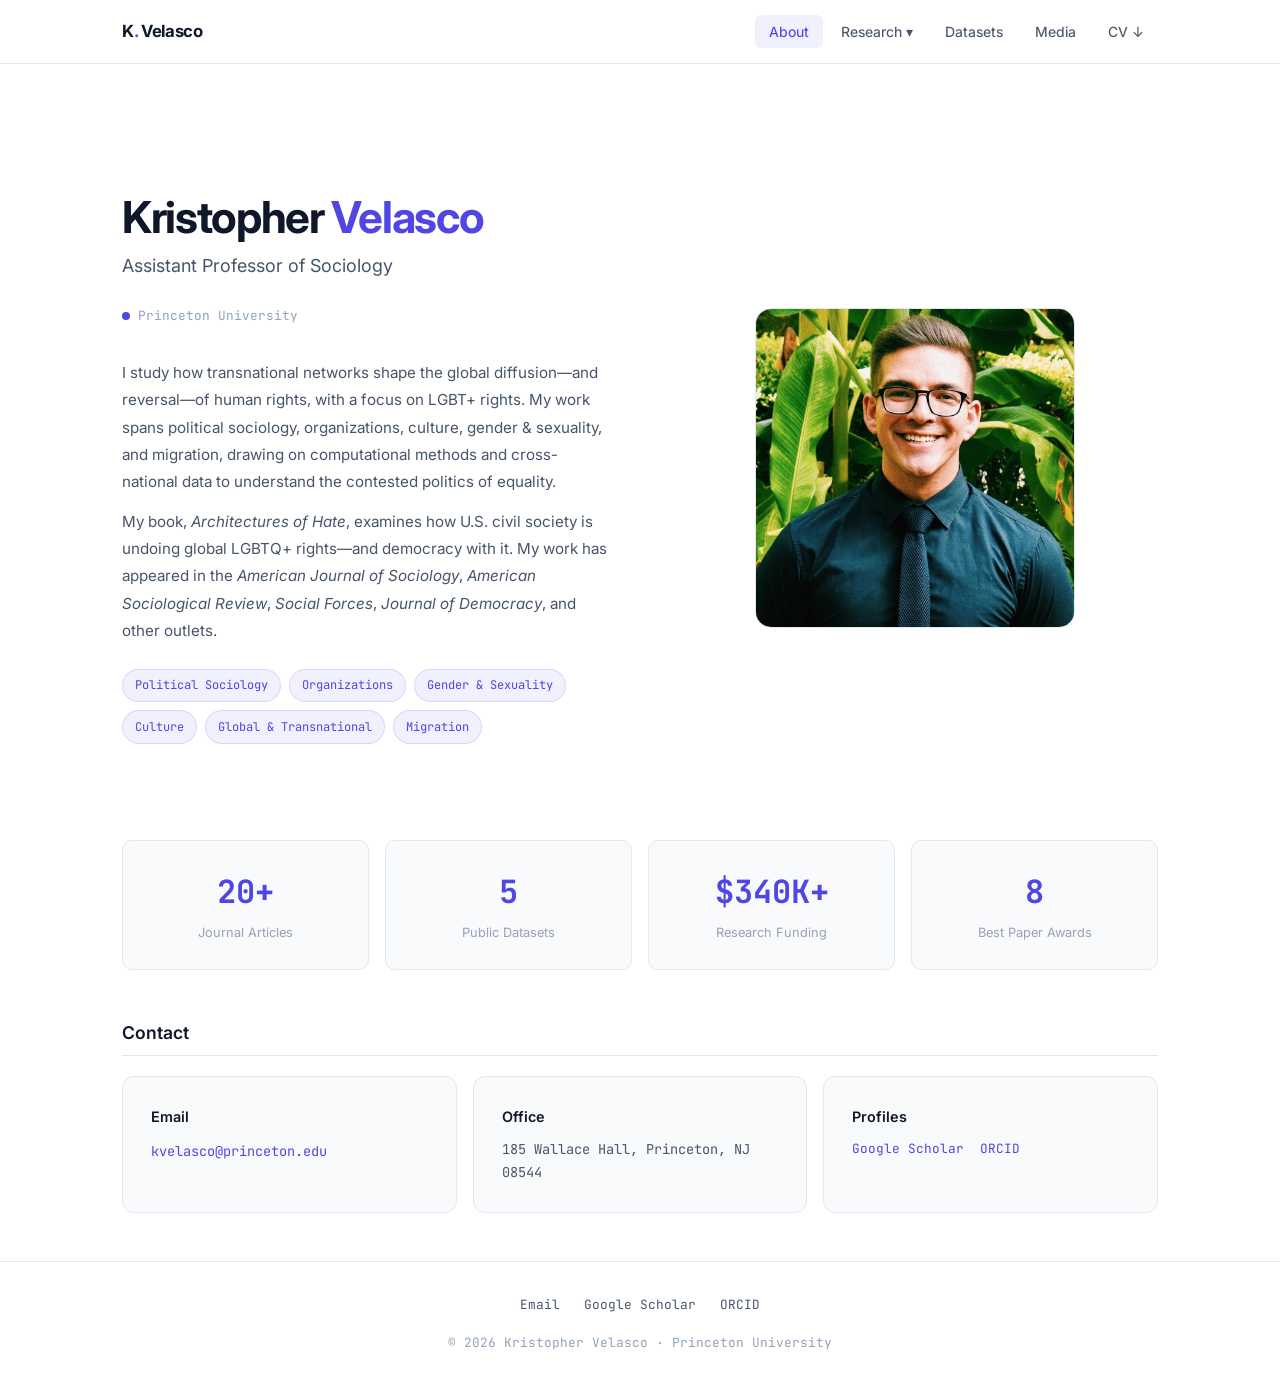
==== index.html @ 9874458d "Add thematic filtering, expandable abstracts, research dropdown nav, and media page - Publications o" ====
<!DOCTYPE html>
<html lang="en">
<head>
  <meta charset="UTF-8">
  <meta name="viewport" content="width=device-width, initial-scale=1.0">
  <title>Kristopher Velasco | Princeton Sociology</title>
  <meta name="description" content="Kristopher Velasco - Assistant Professor of Sociology at Princeton University. Research on global LGBT+ rights, political sociology, organizations, and culture.">
  <link rel="stylesheet" href="css/style.css">
  <link rel="icon" href="data:image/svg+xml,<svg xmlns='http://www.w3.org/2000/svg' viewBox='0 0 100 100'><text y='.9em' font-size='90'>K</text></svg>">
</head>
<body>

  <!-- Navigation -->
  <nav class="nav">
    <div class="nav-inner">
      <a href="index.html" class="nav-brand">K<span>.</span> Velasco</a>
      <ul class="nav-links" id="navLinks">
        <li><a href="index.html" class="active">About</a></li>
        <li class="nav-dropdown">
          <a href="publications.html">Research &#9662;</a>
          <ul class="dropdown-menu">
            <li><a href="publications.html">All Publications</a></li>
            <li><a href="publications.html#world-culture">World Culture &amp; Transnational Networks</a></li>
            <li><a href="publications.html#nonprofits">Nonprofits &amp; Civil Society</a></li>
            <li><a href="publications.html#queer-demography">Queer Demography &amp; Migration</a></li>
          </ul>
        </li>
        <li><a href="datasets.html">Datasets</a></li>
        <li><a href="media.html">Media</a></li>
        <li><a href="files/Velasco_CV.pdf" target="_blank">CV &darr;</a></li>
      </ul>
      <div class="hamburger" id="hamburger" onclick="document.getElementById('navLinks').classList.toggle('open')">
        <span></span><span></span><span></span>
      </div>
    </div>
  </nav>

  <!-- Page -->
  <div class="page">
    <div class="container">

      <!-- Hero -->
      <section class="hero">
        <div class="hero-content">
          <div class="hero-text">
            <h1>Kristopher <span>Velasco</span></h1>
            <p class="hero-subtitle">Assistant Professor of Sociology</p>
            <p class="hero-affiliation">Princeton University</p>
            <p class="hero-bio">
              I study how transnational networks shape the global diffusion&mdash;and reversal&mdash;of
              human rights, with a focus on LGBT+ rights. My work spans political sociology,
              organizations, culture, gender &amp; sexuality, and migration, drawing on
              computational methods and cross-national data to understand the contested
              politics of equality.
            </p>
            <p class="hero-bio" style="margin-top: 0.75rem;">
              My book, <em>Architectures of Hate</em>, examines how U.S. civil society is
              undoing global LGBTQ+ rights&mdash;and democracy with it. My work
              has appeared in the <em>American Journal of Sociology</em>, <em>American Sociological
              Review</em>, <em>Social Forces</em>, <em>Journal of Democracy</em>, and other outlets.
            </p>
            <div class="interests">
              <span class="tag">Political Sociology</span>
              <span class="tag">Organizations</span>
              <span class="tag">Gender &amp; Sexuality</span>
              <span class="tag">Culture</span>
              <span class="tag">Global &amp; Transnational</span>
              <span class="tag">Migration</span>
            </div>
          </div>
          <div class="hero-photo">
            <img src="img/headshot.webp" alt="Kristopher Velasco">
          </div>
        </div>
      </section>

      <!-- Quick Stats -->
      <div class="stats-row">
        <a href="publications.html" class="stat-card" style="text-decoration:none;">
          <span class="stat-number">20+</span>
          <span class="stat-label">Journal Articles</span>
        </a>
        <a href="datasets.html" class="stat-card" style="text-decoration:none;">
          <span class="stat-number">5</span>
          <span class="stat-label">Public Datasets</span>
        </a>
        <div class="stat-card">
          <span class="stat-number">$340K+</span>
          <span class="stat-label">Research Funding</span>
        </div>
        <div class="stat-card">
          <span class="stat-number">8</span>
          <span class="stat-label">Best Paper Awards</span>
        </div>
      </div>

      <!-- Contact -->
      <section style="margin-top: 2rem;">
        <div class="pub-section-title">Contact</div>
        <div style="display: grid; grid-template-columns: repeat(auto-fit, minmax(250px, 1fr)); gap: 1rem;">
          <div class="dataset-card">
            <h3 style="font-size: 0.9rem;">Email</h3>
            <a href="mailto:kvelasco@princeton.edu" style="font-family: var(--mono); font-size: 0.85rem;">kvelasco@princeton.edu</a>
          </div>
          <div class="dataset-card">
            <h3 style="font-size: 0.9rem;">Office</h3>
            <p style="font-family: var(--mono); font-size: 0.85rem; color: var(--text-secondary);">185 Wallace Hall, Princeton, NJ 08544</p>
          </div>
          <div class="dataset-card">
            <h3 style="font-size: 0.9rem;">Profiles</h3>
            <div style="display: flex; gap: 1rem; margin-top: 0.25rem;">
              <a href="https://scholar.google.com/citations?user=sdeVfqAAAAAJ&hl=en" target="_blank" style="font-family: var(--mono); font-size: 0.8rem;">Google Scholar</a>
              <a href="https://orcid.org/0000-0002-2152-9144" target="_blank" style="font-family: var(--mono); font-size: 0.8rem;">ORCID</a>
            </div>
          </div>
        </div>
      </section>

    </div>
  </div>

  <!-- Footer -->
  <footer class="footer">
    <div class="footer-links">
      <a href="mailto:kvelasco@princeton.edu">Email</a>
      <a href="https://scholar.google.com/citations?user=sdeVfqAAAAAJ&hl=en" target="_blank">Google Scholar</a>
      <a href="https://orcid.org/0000-0002-2152-9144" target="_blank">ORCID</a>
    </div>
    <p>&copy; 2026 Kristopher Velasco &middot; Princeton University</p>
  </footer>

  <script src="js/main.js"></script>
</body>
</html>
---- css/style.css ----
/* ============================================
   Kristopher Velasco — Academic Portfolio
   Clean White + Indigo theme
   ============================================ */

/* --- Fonts --- */
@import url('https://fonts.googleapis.com/css2?family=Inter:wght@300;400;500;600;700&family=JetBrains+Mono:wght@400;500&display=swap');

/* --- CSS Variables --- */
:root {
  --bg-primary: #ffffff;
  --bg-secondary: #f8fafc;
  --bg-card: #f8fafc;
  --bg-card-hover: #f1f5f9;
  --text-primary: #0f172a;
  --text-secondary: #475569;
  --text-muted: #94a3b8;
  --accent: #4f46e5;
  --accent-light: #4f46e5;
  --accent-glow: rgba(79, 70, 229, 0.08);
  --award: #d97706;
  --award-bg: rgba(217, 119, 6, 0.08);
  --border: #e2e8f0;
  --border-light: #cbd5e1;
  --link: #4f46e5;
  --link-hover: #4338ca;
  --tag-bg: rgba(79, 70, 229, 0.08);
  --tag-text: #4f46e5;
  --data-bg: rgba(5, 150, 105, 0.08);
  --data-text: #059669;
  --data-border: rgba(5, 150, 105, 0.2);
  --mono: 'JetBrains Mono', monospace;
  --sans: 'Inter', -apple-system, BlinkMacSystemFont, sans-serif;
  --max-width: 1100px;
  --nav-height: 64px;
  --transition: 0.2s ease;
}

/* --- Reset --- */
*, *::before, *::after {
  margin: 0;
  padding: 0;
  box-sizing: border-box;
}

html {
  scroll-behavior: smooth;
  scroll-padding-top: calc(var(--nav-height) + 2rem);
}

body {
  font-family: var(--sans);
  background: var(--bg-primary);
  color: var(--text-primary);
  line-height: 1.7;
  font-size: 15px;
  -webkit-font-smoothing: antialiased;
  -moz-osx-font-smoothing: grayscale;
}

a {
  color: var(--link);
  text-decoration: none;
  transition: color var(--transition);
}

a:hover {
  color: var(--link-hover);
}

/* --- Navigation --- */
.nav {
  position: fixed;
  top: 0;
  left: 0;
  right: 0;
  height: var(--nav-height);
  background: rgba(255, 255, 255, 0.88);
  backdrop-filter: blur(16px);
  -webkit-backdrop-filter: blur(16px);
  border-bottom: 1px solid var(--border);
  z-index: 100;
  display: flex;
  align-items: center;
  justify-content: center;
}

.nav-inner {
  width: 100%;
  max-width: var(--max-width);
  padding: 0 2rem;
  display: flex;
  align-items: center;
  justify-content: space-between;
}

.nav-brand {
  font-weight: 700;
  font-size: 1.05rem;
  color: var(--text-primary);
  letter-spacing: -0.02em;
}

.nav-brand span {
  color: var(--accent);
}

.nav-links {
  display: flex;
  gap: 0.25rem;
  list-style: none;
}

.nav-links a {
  color: var(--text-secondary);
  font-size: 0.875rem;
  font-weight: 450;
  padding: 0.5rem 0.875rem;
  border-radius: 6px;
  transition: all var(--transition);
}

.nav-links a:hover {
  color: var(--text-primary);
  background: var(--bg-secondary);
}

.nav-links a.active {
  color: var(--accent);
  background: var(--accent-glow);
}

.hamburger {
  display: none;
  flex-direction: column;
  gap: 5px;
  cursor: pointer;
  padding: 4px;
}

.hamburger span {
  display: block;
  width: 22px;
  height: 2px;
  background: var(--text-secondary);
  border-radius: 2px;
  transition: all 0.3s ease;
}

/* --- Layout --- */
.page {
  padding-top: var(--nav-height);
  min-height: 100vh;
}

.container {
  max-width: var(--max-width);
  margin: 0 auto;
  padding: 3rem 2rem;
}

/* --- Hero (Home Page) --- */
.hero {
  padding: 5rem 0 3rem;
}

.hero-content {
  display: grid;
  grid-template-columns: 1fr 1fr;
  gap: 4rem;
  align-items: center;
}

.hero-text h1 {
  font-size: 2.75rem;
  font-weight: 700;
  letter-spacing: -0.03em;
  line-height: 1.15;
  margin-bottom: 0.5rem;
  color: var(--text-primary);
}

.hero-text h1 span {
  color: var(--accent);
}

.hero-subtitle {
  font-size: 1.125rem;
  color: var(--text-secondary);
  margin-bottom: 1.5rem;
  font-weight: 400;
}

.hero-affiliation {
  font-family: var(--mono);
  font-size: 0.8rem;
  color: var(--text-muted);
  margin-bottom: 2rem;
  display: flex;
  align-items: center;
  gap: 0.5rem;
}

.hero-affiliation::before {
  content: '';
  display: inline-block;
  width: 8px;
  height: 8px;
  background: var(--accent);
  border-radius: 50%;
  animation: pulse 2s infinite;
}

@keyframes pulse {
  0%, 100% { opacity: 1; }
  50% { opacity: 0.4; }
}

.hero-bio {
  color: var(--text-secondary);
  font-size: 0.95rem;
  line-height: 1.8;
  max-width: 540px;
}

.hero-photo {
  display: flex;
  justify-content: center;
  align-items: center;
}

.hero-photo img {
  width: 320px;
  height: 320px;
  object-fit: cover;
  border-radius: 16px;
  border: 1px solid var(--border);
}

.photo-placeholder {
  width: 320px;
  height: 320px;
  border-radius: 16px;
  border: 2px dashed var(--border);
  display: flex;
  align-items: center;
  justify-content: center;
  color: var(--text-muted);
  font-size: 0.8rem;
  font-family: var(--mono);
  background: var(--bg-secondary);
}

/* --- Research Interests Tags --- */
.interests {
  display: flex;
  flex-wrap: wrap;
  gap: 0.5rem;
  margin-top: 1.5rem;
}

.tag {
  font-family: var(--mono);
  font-size: 0.75rem;
  padding: 0.35rem 0.75rem;
  background: var(--tag-bg);
  color: var(--tag-text);
  border-radius: 20px;
  border: 1px solid rgba(79, 70, 229, 0.15);
}

/* --- Section Headers --- */
.section-header {
  margin-bottom: 2.5rem;
  padding-bottom: 1rem;
  border-bottom: 1px solid var(--border);
}

.section-header h1 {
  font-size: 2rem;
  font-weight: 700;
  letter-spacing: -0.03em;
  margin-bottom: 0.5rem;
  color: var(--text-primary);
}

.section-header p {
  color: var(--text-secondary);
  font-size: 0.95rem;
}

.section-header .count {
  font-family: var(--mono);
  font-size: 0.8rem;
  color: var(--accent);
}

/* --- Publication Entry --- */
.pub-section-title {
  font-size: 1.1rem;
  font-weight: 600;
  color: var(--text-primary);
  margin: 2.5rem 0 1.25rem;
  padding-bottom: 0.5rem;
  border-bottom: 1px solid var(--border);
  display: flex;
  align-items: center;
  gap: 0.75rem;
}

.pub-section-title .icon {
  font-size: 1.2rem;
  color: var(--accent);
}

.pub-list {
  display: flex;
  flex-direction: column;
  gap: 1px;
}

.pub-entry {
  display: grid;
  grid-template-columns: 80px 1fr;
  gap: 1.5rem;
  padding: 1.25rem 1.5rem;
  background: var(--bg-card);
  border: 1px solid var(--border);
  border-radius: 10px;
  margin-bottom: 0.75rem;
  transition: all var(--transition);
}

.pub-entry:hover {
  background: var(--bg-card-hover);
  border-color: var(--border-light);
  transform: translateX(4px);
  box-shadow: 0 2px 8px rgba(0, 0, 0, 0.04);
}

.pub-year {
  font-family: var(--mono);
  font-size: 0.8rem;
  color: var(--text-muted);
  padding-top: 0.15rem;
  white-space: nowrap;
}

.pub-content h3 {
  font-size: 0.95rem;
  font-weight: 500;
  line-height: 1.5;
  margin-bottom: 0.3rem;
  color: var(--text-primary);
}

.pub-authors {
  font-size: 0.85rem;
  color: var(--text-secondary);
  margin-bottom: 0.4rem;
}

.pub-authors strong {
  color: var(--accent);
  font-weight: 600;
}

.pub-venue {
  font-size: 0.85rem;
  color: var(--text-muted);
  font-style: italic;
}

.pub-links {
  display: flex;
  flex-wrap: wrap;
  gap: 0.5rem;
  margin-top: 0.6rem;
}

.pub-link {
  font-family: var(--mono);
  font-size: 0.7rem;
  padding: 0.25rem 0.6rem;
  background: var(--tag-bg);
  color: var(--accent);
  border-radius: 4px;
  border: 1px solid rgba(79, 70, 229, 0.15);
  transition: all var(--transition);
  display: inline-flex;
  align-items: center;
  gap: 0.3rem;
}

.pub-link:hover {
  background: var(--accent);
  color: #fff;
  border-color: var(--accent);
}

.pub-link.data-link {
  background: var(--data-bg);
  color: var(--data-text);
  border-color: var(--data-border);
}

.pub-link.data-link:hover {
  background: #059669;
  border-color: #059669;
  color: #fff;
}

/* --- Awards Badge --- */
.award-badge {
  display: inline-flex;
  align-items: center;
  gap: 0.35rem;
  font-family: var(--mono);
  font-size: 0.7rem;
  padding: 0.25rem 0.6rem;
  background: var(--award-bg);
  color: var(--award);
  border-radius: 4px;
  border: 1px solid rgba(217, 119, 6, 0.2);
  margin-top: 0.5rem;
}

/* --- Datasets Page --- */
.dataset-grid {
  display: grid;
  grid-template-columns: 1fr;
  gap: 1rem;
}

.dataset-card {
  background: var(--bg-card);
  border: 1px solid var(--border);
  border-radius: 12px;
  padding: 1.75rem;
  transition: all var(--transition);
}

.dataset-card:hover {
  background: var(--bg-card-hover);
  border-color: var(--border-light);
  transform: translateY(-2px);
  box-shadow: 0 4px 12px rgba(0, 0, 0, 0.05);
}

.dataset-card h3 {
  font-size: 1.05rem;
  font-weight: 600;
  margin-bottom: 0.5rem;
  color: var(--text-primary);
}

.dataset-card .dataset-authors {
  font-size: 0.85rem;
  color: var(--text-secondary);
  margin-bottom: 0.75rem;
}

.dataset-card .dataset-desc {
  font-size: 0.875rem;
  color: var(--text-muted);
  margin-bottom: 1rem;
  line-height: 1.6;
}

.dataset-card .dataset-status {
  font-family: var(--mono);
  font-size: 0.7rem;
  padding: 0.25rem 0.6rem;
  border-radius: 4px;
  display: inline-block;
  margin-bottom: 0.75rem;
}

.status-available {
  background: var(--data-bg);
  color: var(--data-text);
  border: 1px solid var(--data-border);
}

.status-progress {
  background: var(--award-bg);
  color: var(--award);
  border: 1px solid rgba(217, 119, 6, 0.2);
}

.dataset-links {
  display: flex;
  gap: 0.5rem;
  flex-wrap: wrap;
}

/* --- Quick Links / Stats Row --- */
.stats-row {
  display: grid;
  grid-template-columns: repeat(auto-fit, minmax(200px, 1fr));
  gap: 1rem;
  margin: 3rem 0;
}

.stat-card {
  background: var(--bg-card);
  border: 1px solid var(--border);
  border-radius: 10px;
  padding: 1.5rem;
  text-align: center;
  transition: all var(--transition);
}

.stat-card:hover {
  border-color: var(--accent);
  background: var(--accent-glow);
  box-shadow: 0 2px 8px rgba(79, 70, 229, 0.08);
}

.stat-number {
  font-family: var(--mono);
  font-size: 2rem;
  font-weight: 700;
  color: var(--accent);
  display: block;
}

.stat-label {
  font-size: 0.8rem;
  color: var(--text-muted);
  margin-top: 0.25rem;
}

/* --- Footer --- */
.footer {
  border-top: 1px solid var(--border);
  padding: 2rem;
  text-align: center;
  color: var(--text-muted);
  font-size: 0.8rem;
  font-family: var(--mono);
}

.footer a {
  color: var(--text-secondary);
}

.footer a:hover {
  color: var(--accent);
}

.footer-links {
  display: flex;
  justify-content: center;
  gap: 1.5rem;
  margin-bottom: 1rem;
}

/* --- Filter Buttons --- */
.filters {
  display: flex;
  flex-wrap: wrap;
  gap: 0.5rem;
  margin-bottom: 2rem;
}

.filter-btn {
  font-family: var(--mono);
  font-size: 0.75rem;
  padding: 0.4rem 0.85rem;
  background: var(--bg-primary);
  color: var(--text-secondary);
  border: 1px solid var(--border);
  border-radius: 6px;
  cursor: pointer;
  transition: all var(--transition);
}

.filter-btn:hover,
.filter-btn.active {
  background: var(--accent-glow);
  color: var(--accent);
  border-color: var(--accent);
}

/* --- Mobile Responsive --- */
@media (max-width: 768px) {
  .hero-content {
    grid-template-columns: 1fr;
    gap: 2rem;
    text-align: center;
  }

  .hero-text h1 {
    font-size: 2rem;
  }

  .hero-bio {
    max-width: 100%;
  }

  .hero-photo {
    order: -1;
  }

  .photo-placeholder,
  .hero-photo img {
    width: 200px;
    height: 200px;
  }

  .interests {
    justify-content: center;
  }

  .hero-affiliation {
    justify-content: center;
  }

  .nav-links {
    display: none;
    position: absolute;
    top: var(--nav-height);
    left: 0;
    right: 0;
    flex-direction: column;
    background: rgba(255, 255, 255, 0.97);
    backdrop-filter: blur(16px);
    border-bottom: 1px solid var(--border);
    padding: 1rem;
  }

  .nav-links.open {
    display: flex;
  }

  .hamburger {
    display: flex;
  }

  .pub-entry {
    grid-template-columns: 1fr;
    gap: 0.5rem;
    padding: 1rem;
  }

  .pub-year {
    font-size: 0.75rem;
  }

  .container {
    padding: 2rem 1.25rem;
  }

  .section-header h1 {
    font-size: 1.5rem;
  }

  .stats-row {
    grid-template-columns: repeat(2, 1fr);
  }
}

/* --- Animations --- */
.animate-in {
  opacity: 0;
  transform: translateY(16px);
  transition: opacity 0.45s ease, transform 0.45s ease;
}

.animate-in.visible {
  opacity: 1;
  transform: translateY(0);
}

/* --- Manuscript Status Tags --- */
.status-tag {
  font-family: var(--mono);
  font-size: 0.65rem;
  text-transform: uppercase;
  letter-spacing: 0.05em;
  padding: 0.2rem 0.5rem;
  border-radius: 3px;
  display: inline-block;
  margin-bottom: 0.25rem;
}

.status-rr {
  background: var(--award-bg);
  color: var(--award);
  border: 1px solid rgba(217, 119, 6, 0.2);
}

.status-ur {
  background: var(--tag-bg);
  color: var(--accent);
  border: 1px solid rgba(79, 70, 229, 0.2);
}

.status-ongoing {
  background: var(--data-bg);
  color: var(--data-text);
  border: 1px solid var(--data-border);
}

/* --- Nav Dropdown --- */
.nav-dropdown {
  position: relative;
}

.nav-dropdown > a::after {
  content: '';
}

.dropdown-menu {
  display: none;
  position: absolute;
  top: 100%;
  left: 0;
  background: var(--bg-primary);
  border: 1px solid var(--border);
  border-radius: 8px;
  padding: 0.5rem 0;
  min-width: 280px;
  box-shadow: 0 8px 24px rgba(0, 0, 0, 0.08);
  list-style: none;
  z-index: 200;
}

.nav-dropdown:hover .dropdown-menu,
.nav-dropdown.open .dropdown-menu {
  display: block;
}

.dropdown-menu li a {
  display: block;
  padding: 0.5rem 1rem;
  font-size: 0.825rem;
  color: var(--text-secondary);
  transition: all var(--transition);
}

.dropdown-menu li a:hover {
  background: var(--accent-glow);
  color: var(--accent);
}

/* --- Expandable Abstracts --- */
.pub-abstract {
  margin-top: 0.5rem;
}

.abstract-toggle {
  font-family: var(--mono);
  font-size: 0.7rem;
  color: var(--text-muted);
  background: none;
  border: none;
  cursor: pointer;
  padding: 0.2rem 0;
  transition: color var(--transition);
}

.abstract-toggle:hover {
  color: var(--accent);
}

.abstract-content {
  display: none;
  margin-top: 0.5rem;
  padding: 0.75rem 1rem;
  background: var(--bg-secondary);
  border-left: 3px solid var(--accent);
  border-radius: 0 6px 6px 0;
  font-size: 0.84rem;
  color: var(--text-secondary);
  line-height: 1.65;
}

.abstract-content.open {
  display: block;
}

/* --- Theme Filter Label --- */
.filter-group {
  margin-bottom: 1rem;
}

.filter-group-label {
  font-family: var(--mono);
  font-size: 0.65rem;
  text-transform: uppercase;
  letter-spacing: 0.08em;
  color: var(--text-muted);
  margin-bottom: 0.4rem;
  display: block;
}

/* --- Media Page --- */
.media-grid {
  display: grid;
  grid-template-columns: 1fr;
  gap: 0.75rem;
}

.media-entry {
  display: grid;
  grid-template-columns: 70px 1fr;
  gap: 1.25rem;
  padding: 1.25rem 1.5rem;
  background: var(--bg-card);
  border: 1px solid var(--border);
  border-radius: 10px;
  transition: all var(--transition);
}

.media-entry:hover {
  background: var(--bg-card-hover);
  border-color: var(--border-light);
  box-shadow: 0 2px 8px rgba(0, 0, 0, 0.04);
}

.media-year {
  font-family: var(--mono);
  font-size: 0.8rem;
  color: var(--text-muted);
  padding-top: 0.15rem;
}

.media-content h3 {
  font-size: 0.95rem;
  font-weight: 500;
  line-height: 1.5;
  margin-bottom: 0.2rem;
  color: var(--text-primary);
}

.media-outlet {
  font-size: 0.85rem;
  color: var(--accent);
  font-weight: 500;
}

/* --- Mobile Dropdown --- */
@media (max-width: 768px) {
  .dropdown-menu {
    position: static;
    box-shadow: none;
    border: none;
    padding: 0 0 0 1rem;
    min-width: auto;
  }

  .nav-dropdown .dropdown-menu {
    display: none;
  }

  .nav-dropdown.open .dropdown-menu {
    display: block;
  }
}
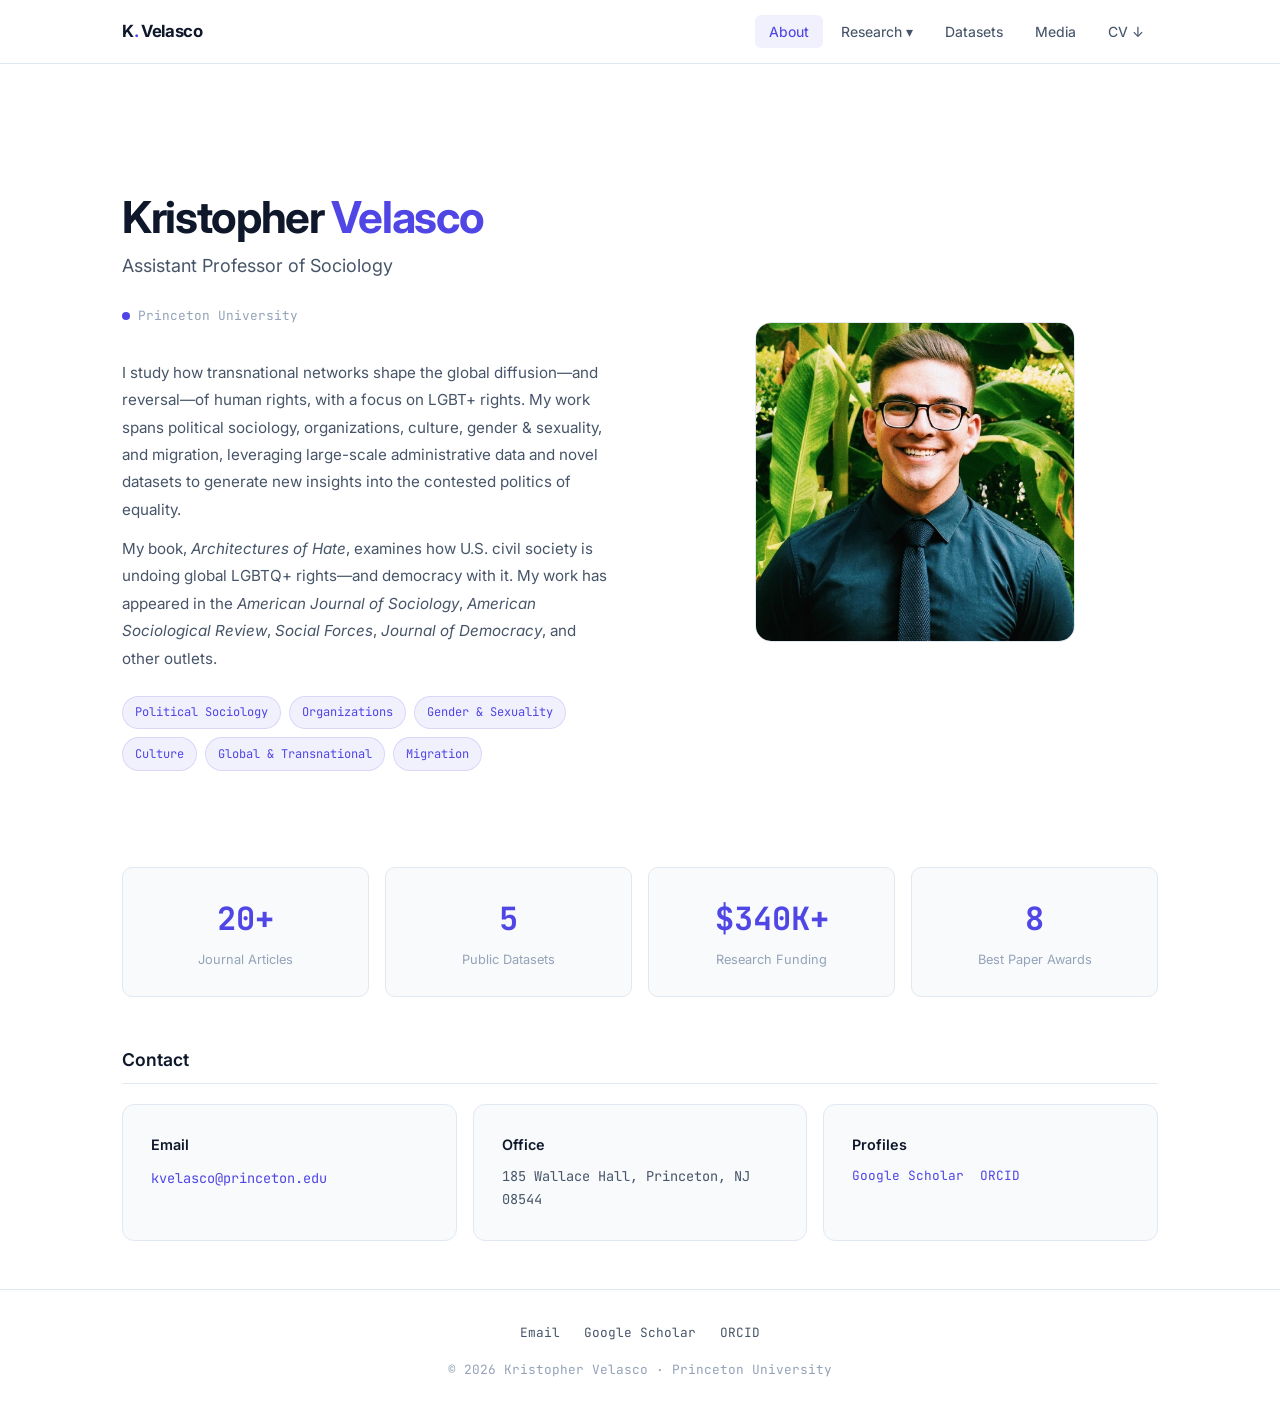
==== commit 011265cf: "Update bio to emphasize large-scale data and administrative data" ====
--- a/index.html
+++ b/index.html
@@ -49,9 +49,9 @@
             <p class="hero-bio">
               I study how transnational networks shape the global diffusion&mdash;and reversal&mdash;of
               human rights, with a focus on LGBT+ rights. My work spans political sociology,
-              organizations, culture, gender &amp; sexuality, and migration, drawing on
-              computational methods and cross-national data to understand the contested
-              politics of equality.
+              organizations, culture, gender &amp; sexuality, and migration, leveraging
+              large-scale administrative data and novel datasets to generate new insights
+              into the contested politics of equality.
             </p>
             <p class="hero-bio" style="margin-top: 0.75rem;">
               My book, <em>Architectures of Hate</em>, examines how U.S. civil society is
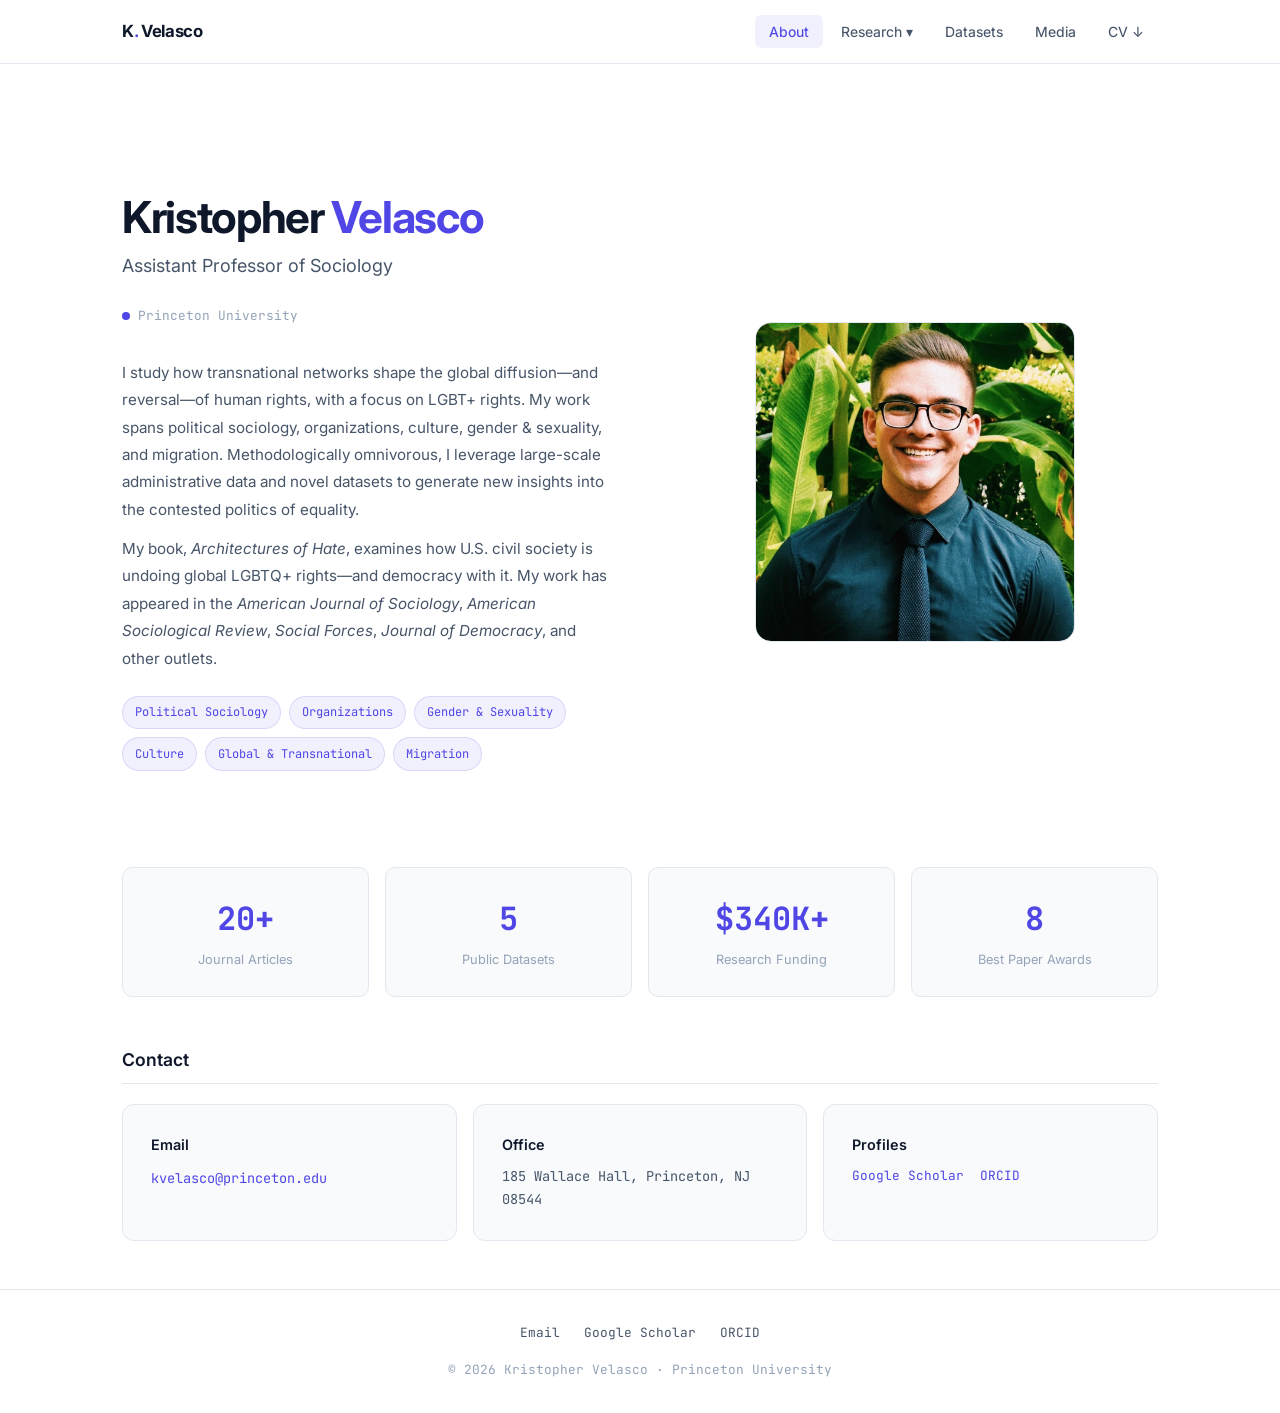
==== commit 01123944: "Add methodologically omnivorous to bio" ====
--- a/index.html
+++ b/index.html
@@ -49,9 +49,9 @@
             <p class="hero-bio">
               I study how transnational networks shape the global diffusion&mdash;and reversal&mdash;of
               human rights, with a focus on LGBT+ rights. My work spans political sociology,
-              organizations, culture, gender &amp; sexuality, and migration, leveraging
-              large-scale administrative data and novel datasets to generate new insights
-              into the contested politics of equality.
+              organizations, culture, gender &amp; sexuality, and migration. Methodologically
+              omnivorous, I leverage large-scale administrative data and novel datasets
+              to generate new insights into the contested politics of equality.
             </p>
             <p class="hero-bio" style="margin-top: 0.75rem;">
               My book, <em>Architectures of Hate</em>, examines how U.S. civil society is
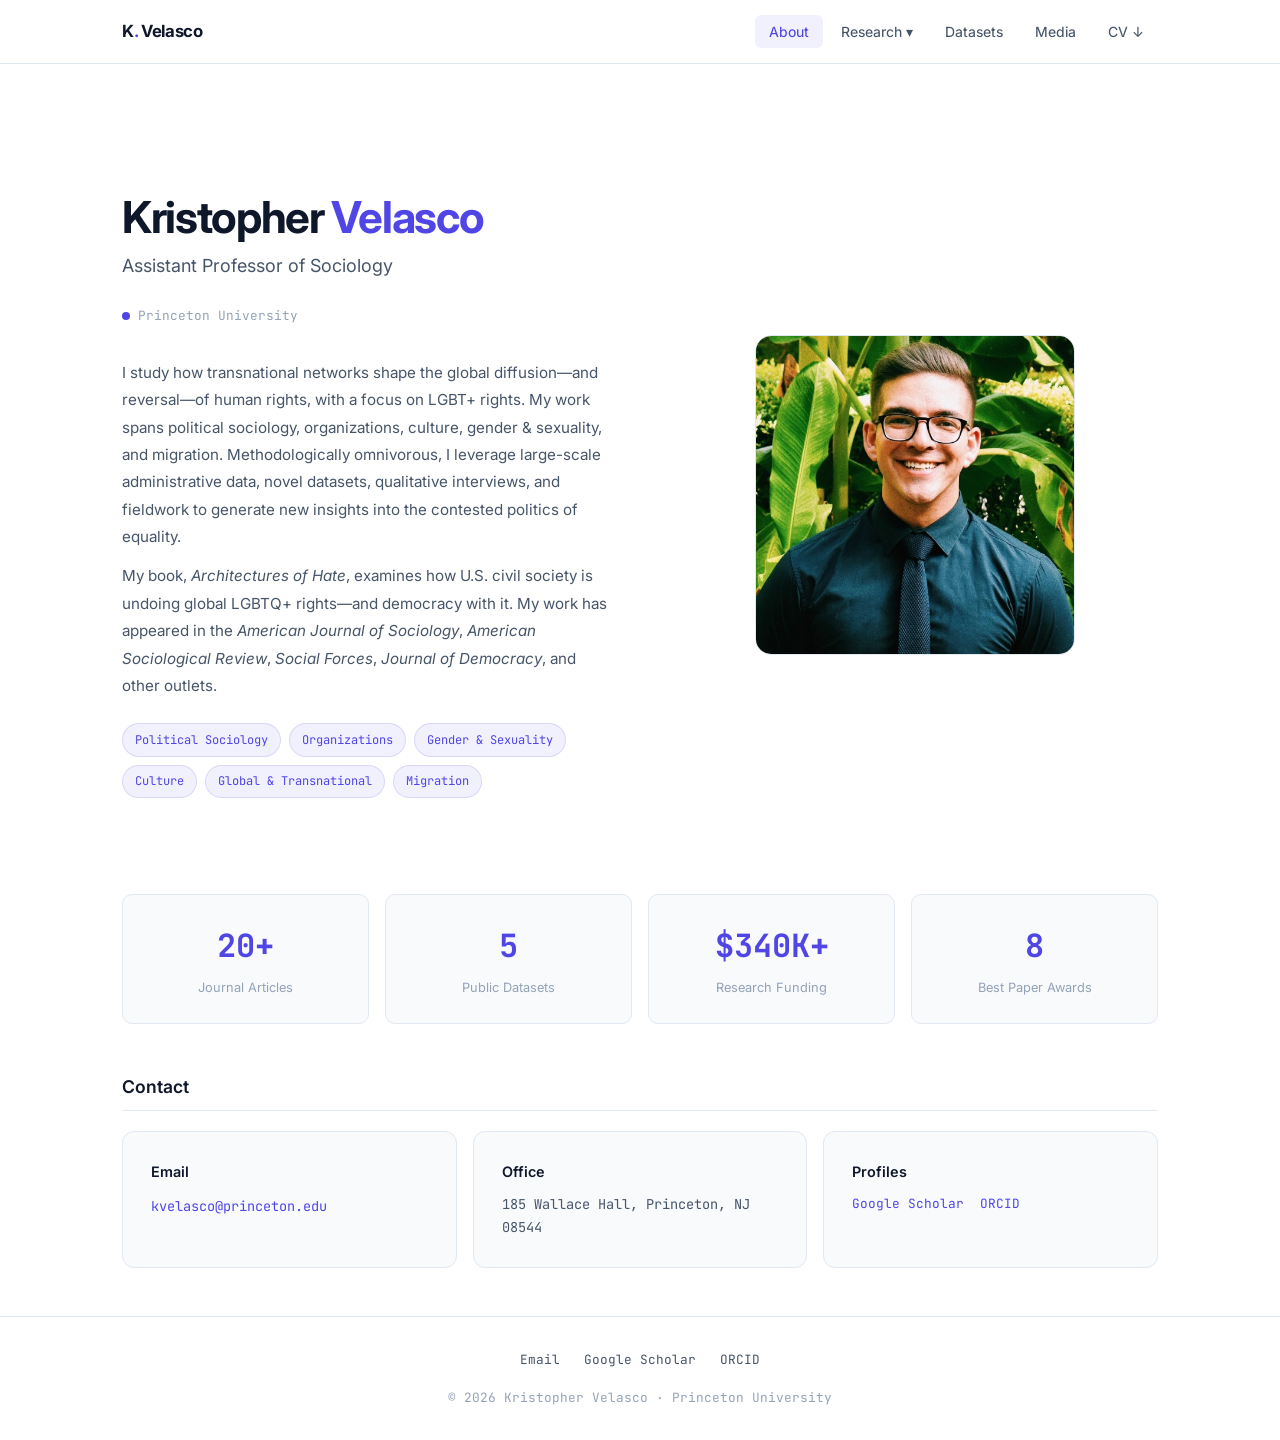
==== commit b38a0df5: "Add qualitative interviews and fieldwork to bio" ====
--- a/index.html
+++ b/index.html
@@ -50,8 +50,9 @@
               I study how transnational networks shape the global diffusion&mdash;and reversal&mdash;of
               human rights, with a focus on LGBT+ rights. My work spans political sociology,
               organizations, culture, gender &amp; sexuality, and migration. Methodologically
-              omnivorous, I leverage large-scale administrative data and novel datasets
-              to generate new insights into the contested politics of equality.
+              omnivorous, I leverage large-scale administrative data, novel datasets,
+              qualitative interviews, and fieldwork to generate new insights into the
+              contested politics of equality.
             </p>
             <p class="hero-bio" style="margin-top: 0.75rem;">
               My book, <em>Architectures of Hate</em>, examines how U.S. civil society is
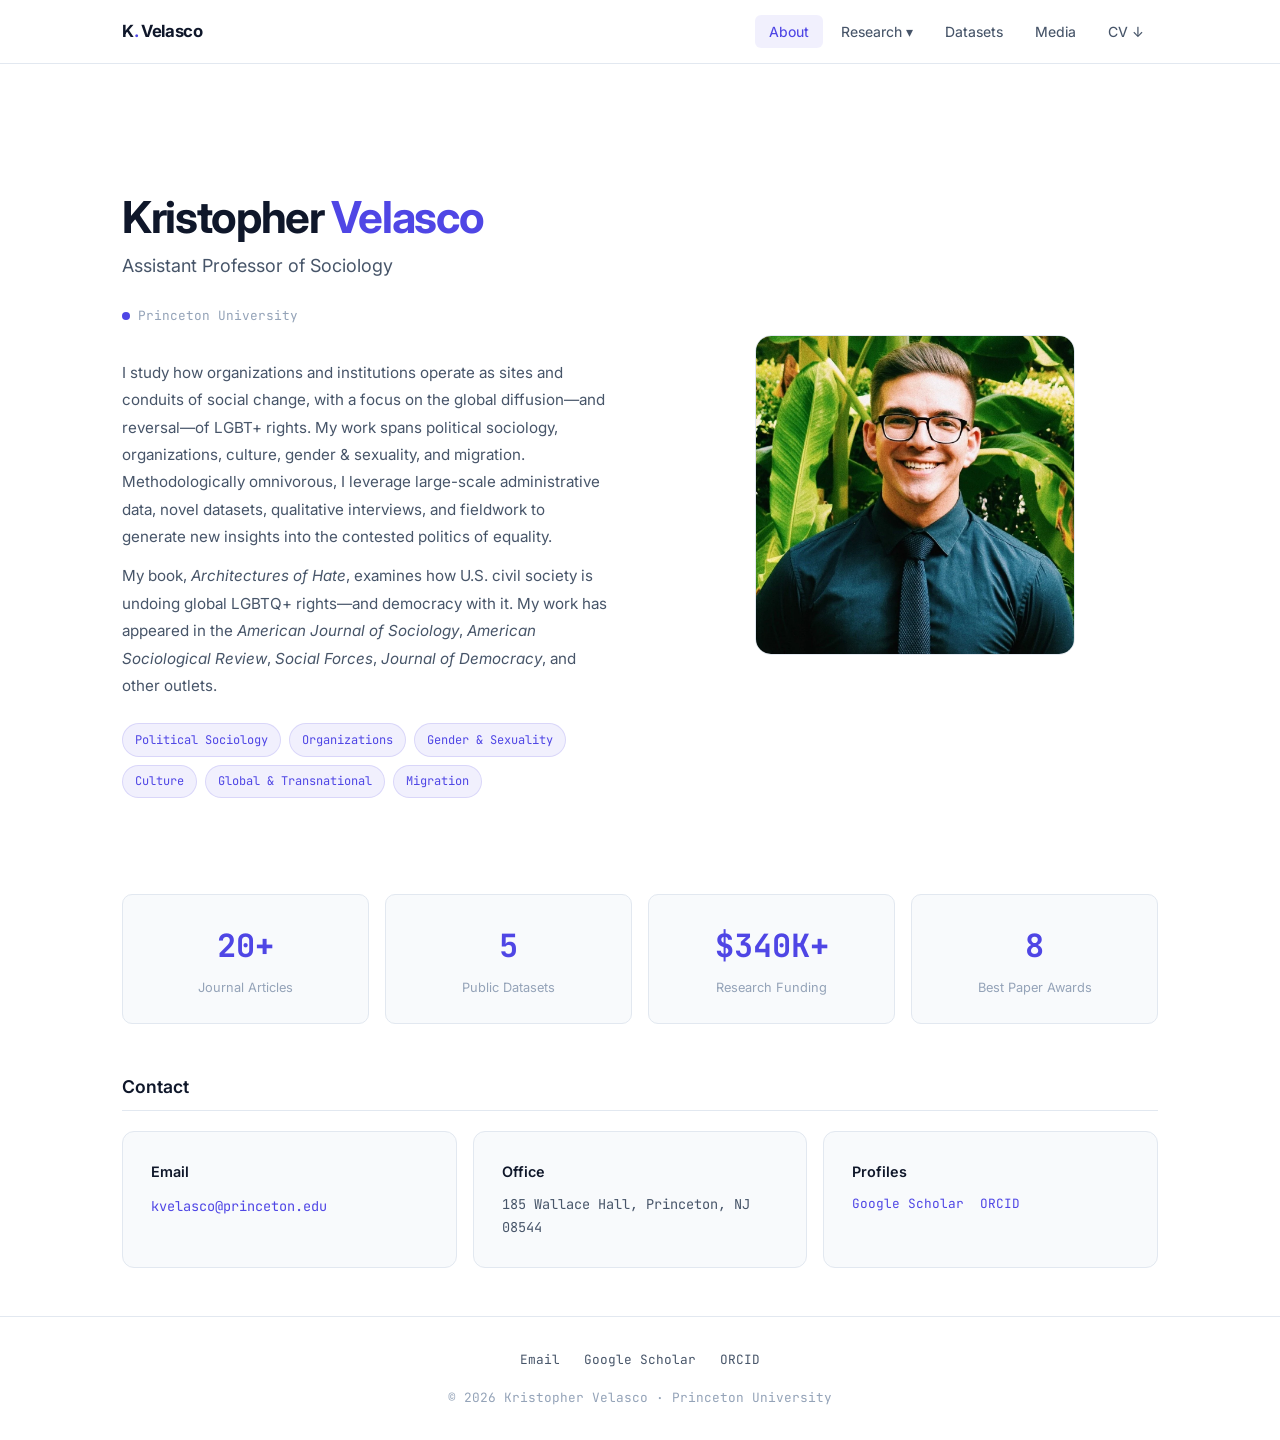
==== commit a116e844: "Reframe bio around organizations and institutions as conduits of social change" ====
--- a/index.html
+++ b/index.html
@@ -47,12 +47,12 @@
             <p class="hero-subtitle">Assistant Professor of Sociology</p>
             <p class="hero-affiliation">Princeton University</p>
             <p class="hero-bio">
-              I study how transnational networks shape the global diffusion&mdash;and reversal&mdash;of
-              human rights, with a focus on LGBT+ rights. My work spans political sociology,
-              organizations, culture, gender &amp; sexuality, and migration. Methodologically
-              omnivorous, I leverage large-scale administrative data, novel datasets,
-              qualitative interviews, and fieldwork to generate new insights into the
-              contested politics of equality.
+              I study how organizations and institutions operate as sites and conduits
+              of social change, with a focus on the global diffusion&mdash;and reversal&mdash;of
+              LGBT+ rights. My work spans political sociology, organizations, culture,
+              gender &amp; sexuality, and migration. Methodologically omnivorous, I leverage
+              large-scale administrative data, novel datasets, qualitative interviews,
+              and fieldwork to generate new insights into the contested politics of equality.
             </p>
             <p class="hero-bio" style="margin-top: 0.75rem;">
               My book, <em>Architectures of Hate</em>, examines how U.S. civil society is
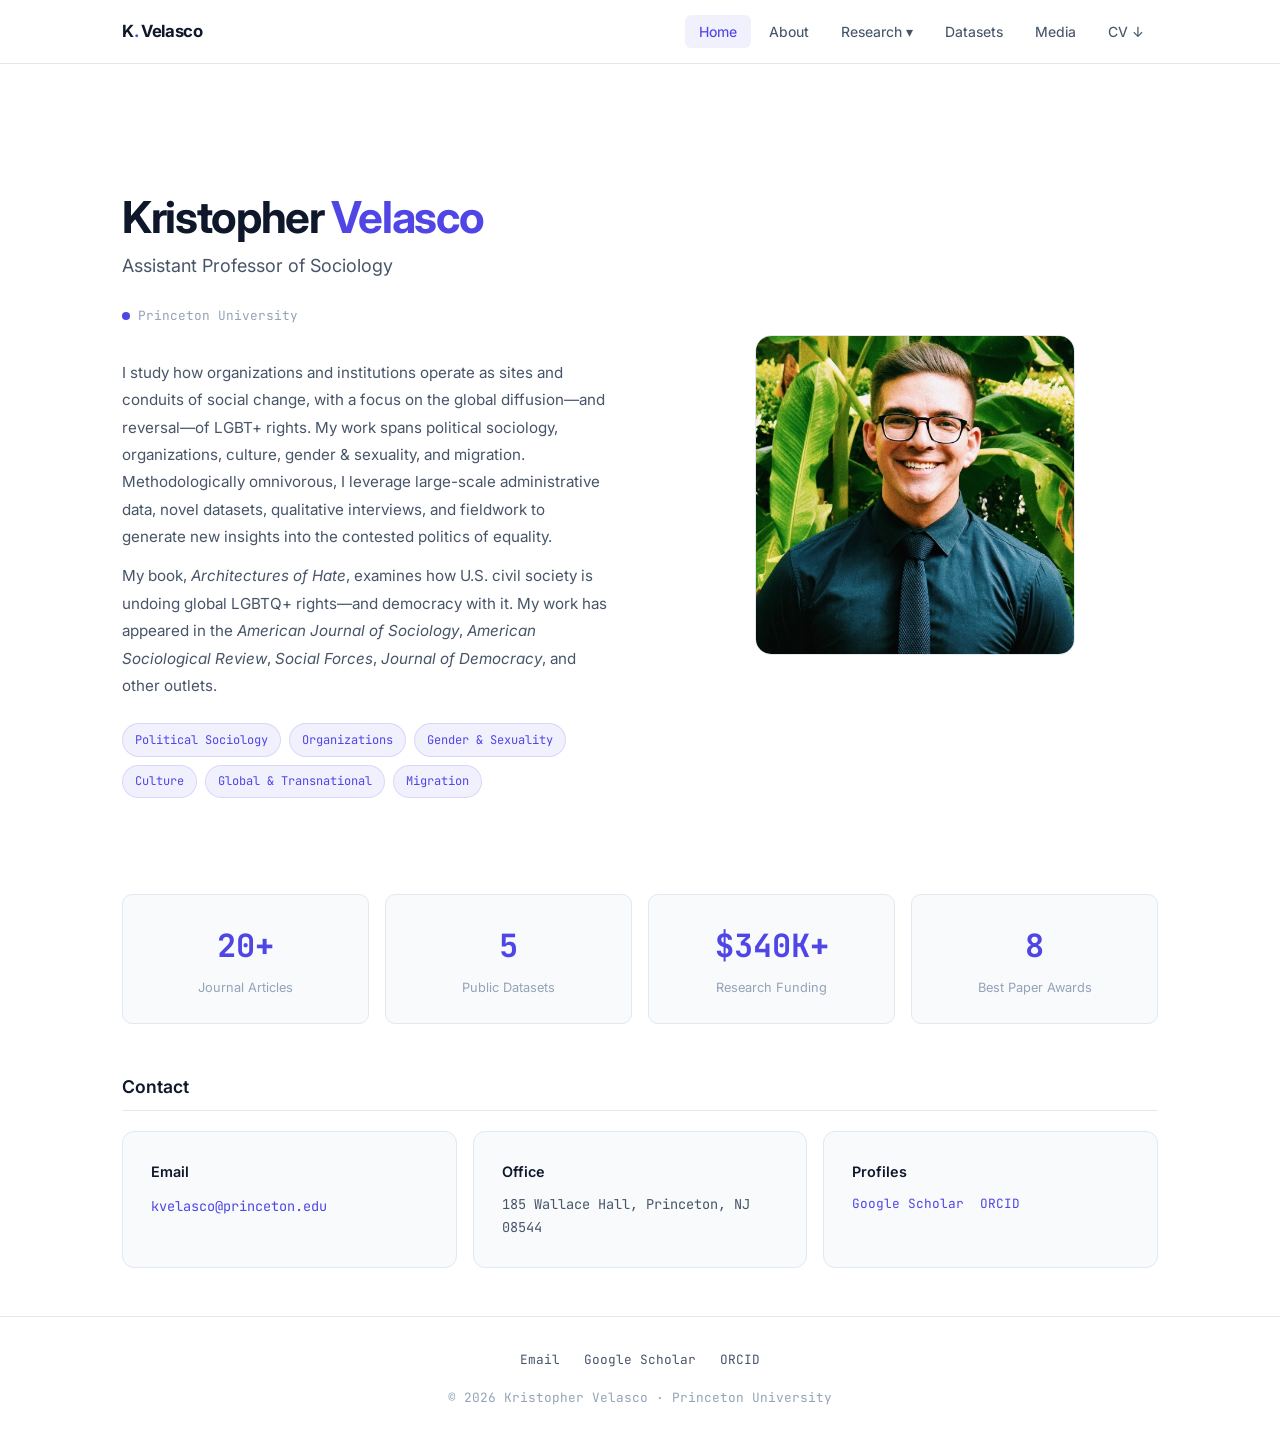
==== commit cf18cebe: "Add About page with personal bio and photo of Maddix and Lennix" ====
--- a/index.html
+++ b/index.html
@@ -15,7 +15,8 @@
     <div class="nav-inner">
       <a href="index.html" class="nav-brand">K<span>.</span> Velasco</a>
       <ul class="nav-links" id="navLinks">
-        <li><a href="index.html" class="active">About</a></li>
+        <li><a href="index.html" class="active">Home</a></li>
+        <li><a href="about.html">About</a></li>
         <li class="nav-dropdown">
           <a href="publications.html">Research &#9662;</a>
           <ul class="dropdown-menu">
